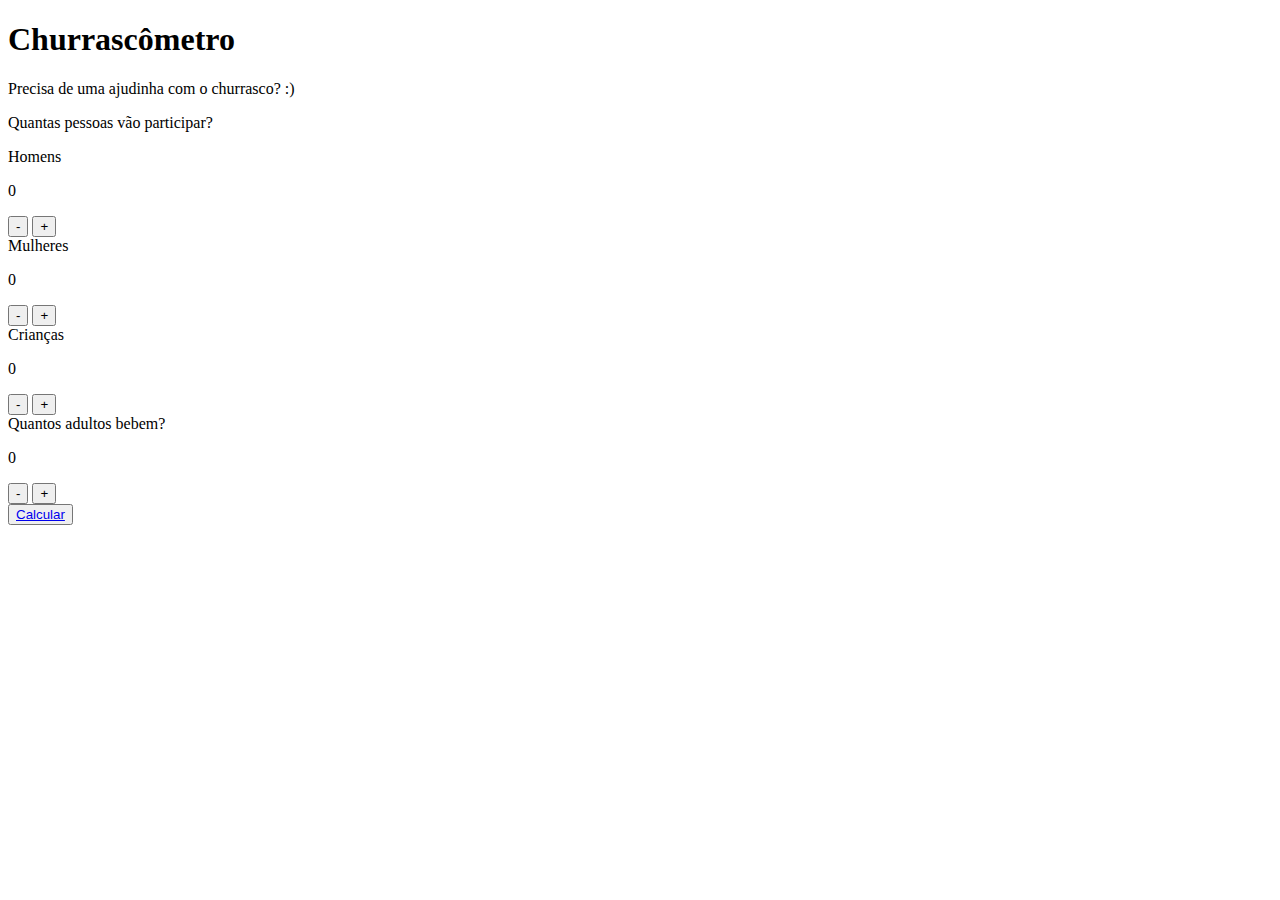
==== index.html @ 16393fc8 "index location update" ====
<!DOCTYPE html>
<html lang="pt-BR">
<head>

    <meta charset="UTF-8">
    <meta name="viewport" content="width=device-width, initial-scale=1.0">
    <title>Churrascômetro</title>

    <link rel="stylesheet" href="/projeto/styles/style.css">
    <link rel="stylesheet" href="/projeto/styles/darkmode.css">
    <link rel="stylesheet" href="/projeto/styles/calculadora.css">
    <link rel="preconnect" href="https://fonts.googleapis.com">
    <link rel="preconnect" href="https://fonts.gstatic.com" crossorigin>
    <link href="https://fonts.googleapis.com/css2?family=Roboto+Mono:wght@300;600&display=swap" rel="stylesheet">
</head>
<body>

    <header>
        <div id="toggle">
            <i id="toggleMode"></i>
        </div>
    </header>

    <h1>Churrascômetro</h1>
    <p>Precisa de uma ajudinha com o churrasco? :)</p>
    <p>Quantas pessoas vão participar?</p>
    
   <div id="calc">
    <div class="calcBox" id="homens">
        <span>Homens</span>
        <p>0</p>
        <div id="contador">
            <button type="button">-</button>
            <button type="button">+</button>
        </div>
    </div>

    <div class="calcBox" id="mulheres">
        <span>Mulheres</span>
        <p>0</p>
        <div id="contador">
            <button type="button">-</button>
            <button type="button">+</button>
        </div>
    </div>

    <div class="calcBox" id="criancas">
        <span>Crianças</span>
        <p>0</p>
        <div id="contador">
            <button type="button">-</button>
            <button type="button">+</button>
        </div>
    </div>

    <div class="calcBox" id="seBebem">
        <span>Quantos adultos bebem?</span>
        <p>0</p>
        <div id="contador">
            <button type="button">-</button>
            <button type="button">+</button>
        </div>
    </div>
   </div>

    <button class="btnLaranja" id="calcular" type="submit"><a href="form.html">Calcular</a></button>


    <script src="/projeto/scripts/darkmode.js"></script>
    <script src="/projeto/scripts/calculadora.js"></script>
    <!-- <script src="/projeto/scripts/resultado.js"></script> -->


</body>
</html>
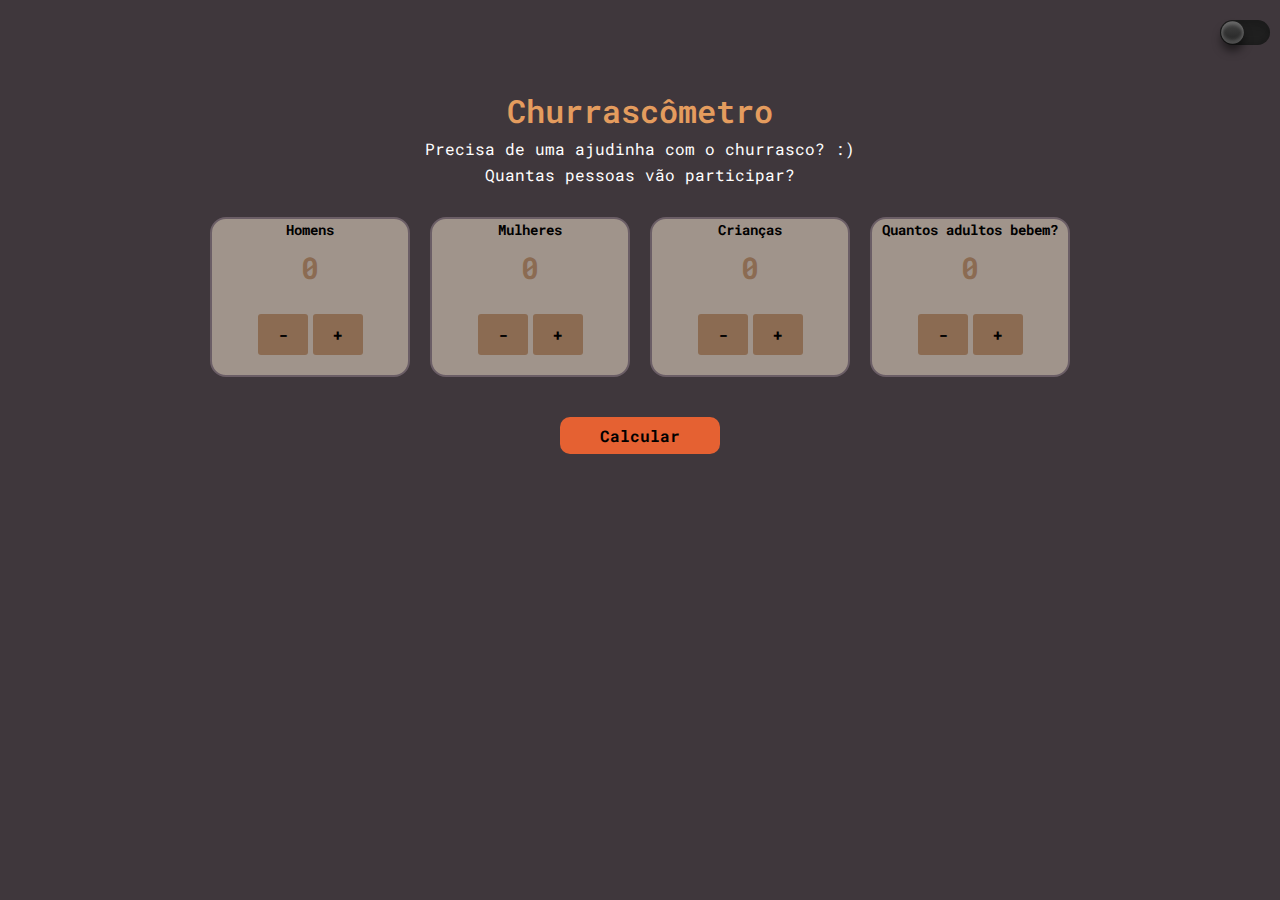
==== commit 56548c05: "update locations" ====
--- a/index.html
+++ b/index.html
@@ -6,9 +6,9 @@
     <meta name="viewport" content="width=device-width, initial-scale=1.0">
     <title>Churrascômetro</title>
 
-    <link rel="stylesheet" href="/projeto/styles/style.css">
-    <link rel="stylesheet" href="/projeto/styles/darkmode.css">
-    <link rel="stylesheet" href="/projeto/styles/calculadora.css">
+    <link rel="stylesheet" href="./styles/style.css">
+    <link rel="stylesheet" href="./styles/darkmode.css">
+    <link rel="stylesheet" href="./styles/calculadora.css">
     <link rel="preconnect" href="https://fonts.googleapis.com">
     <link rel="preconnect" href="https://fonts.gstatic.com" crossorigin>
     <link href="https://fonts.googleapis.com/css2?family=Roboto+Mono:wght@300;600&display=swap" rel="stylesheet">
@@ -63,11 +63,11 @@
     </div>
    </div>
 
-    <button class="btnLaranja" id="calcular" type="submit"><a href="form.html">Calcular</a></button>
+    <button class="btnLaranja" id="calcular" type="submit"><a href="./pages/form.html">Calcular</a></button>
 
 
-    <script src="/projeto/scripts/darkmode.js"></script>
-    <script src="/projeto/scripts/calculadora.js"></script>
+    <script src="./scripts/darkmode.js"></script>
+    <script src="./scripts/calculadora.js"></script>
     <!-- <script src="/projeto/scripts/resultado.js"></script> -->
 
 
--- a/styles/style.css
+++ b/styles/style.css
@@ -0,0 +1,71 @@
+/* CSS Reset */
+* {
+    margin: 0;
+    padding: 0;
+    box-sizing: border-box;
+}
+
+body {
+    font-family: 'Roboto Mono', monospace;
+    line-height: 1.6;
+    background-color: #3F373C;
+    color: #fff;
+    display: flex;
+    transition: 0.5s;
+    flex-direction: column; 
+    align-items: center;
+}
+
+header {
+    background-color: rgba(255, 255, 255, 0.0);
+    padding: 20px 10px; 
+    width: 100%;
+    margin: 0 auto;
+    display: flex;
+    justify-content: right;
+}
+
+h1 {
+    text-align: center;
+    margin-top: 20px;
+    color: #E49C5E;
+    font-weight: 600;
+}
+
+
+p {
+    text-align: center;
+}
+
+
+
+button {
+    display: block;
+    margin: 10px auto;
+    padding: 10px 20px;
+    font-family: 'Roboto Mono', monospace;
+    font-size: 16px;
+    font-weight: bold;
+    color: #000;
+    cursor: pointer;
+    background-color: #8B6B52;
+    border: none;
+    border-radius: 3px;
+}
+
+a{
+    text-decoration: none;
+    color: #000;
+}
+
+.btnLaranja{
+    padding: 8px 40px;
+    background-color: #E56132;
+    border-radius: 10px;
+}
+/* Responsivo */
+@media only screen and (max-width: 600px) {
+    h1 {
+        font-size: 24px;
+    }
+}
--- a/styles/darkmode.css
+++ b/styles/darkmode.css
@@ -0,0 +1,49 @@
+/* Dark mode */
+body.active {
+    background: #f8f8f8;
+    color: #333;
+}
+#toggle.active{
+    background: #f9f9f9;
+    box-shadow: inset 0 2px 25px rgba(0,0,0,0.1),
+                inset 0 2px 2px rgba(0,0,0,0.1),
+                inset 0 -2px 2px rgba(0,0,0,0.05);
+}
+#toggle{
+    position: relative;
+    display: block;
+    background:#222;
+    width: 50px;
+    height: 25px;
+    border-radius: 25px;
+    cursor: pointer;
+    box-shadow: inset 0 8px 25px rgba(0,0,0,0.1),
+                inset 0 8px 8px rgba(0,0,0,0.1),
+                inset 0 -4px 4px rgba(0,0,0,0.1);
+    transition: 0.5s;
+}
+
+#toggleMode{
+    position: absolute;
+    top: 0;
+    left: 0;
+    width: 25px;
+    height: 25px;
+    background: linear-gradient(to bottom,#444,#222);
+    border-radius: 50%;
+    transform: scale(0.9);
+    box-shadow: 0 8px 10px rgba(0,0,0,0.5),
+                inset 0 4px 4px rgba(255, 255, 255, 0.2),
+                inset 0 -4px 4px rgba(255, 255, 255, 0.2);
+    transition: 0.5s;
+}
+
+#toggle.active #toggleMode{
+    left: 25px;
+    background: linear-gradient(to bottom,#eaeaea,#f9f9f9);
+    box-shadow: 0 8px 10px rgba(0,0,0,0.1),
+                inset 0 4px 4px rgba(255, 255, 255, 1),
+                inset 0 -4px 4px rgba(255, 255, 255, 1);
+}
+
+
--- a/styles/calculadora.css
+++ b/styles/calculadora.css
@@ -0,0 +1,43 @@
+#calc{
+    display: flex;
+   flex-direction: row;
+   gap: 20px;
+}
+
+.calcBox {
+    display: flex;
+    flex-direction: column;
+    align-items: center;
+    justify-content: space-between;
+    margin: 30px 0;
+    background-color: #A0948B;
+    color: #8B6B52;
+    height: 160px;
+    width: 200px;
+    border-radius: 16px;
+    border: 2px solid #6B5E66;
+    text-align: center;
+    font-weight: bold;
+}
+
+.calcBox p{
+    font-size: 30px;
+    margin: 1px 0;
+}
+
+
+.calcBox span {
+    color: #000;
+    font-weight: bold;
+    font-size: 14px;
+    white-space: nowrap; /* Impede que o texto quebre em várias linhas */
+}
+
+
+#contador{
+    display: flex;
+    flex-direction: row;
+    gap: 5px; 
+    padding: 10px;
+    align-items: center;
+}